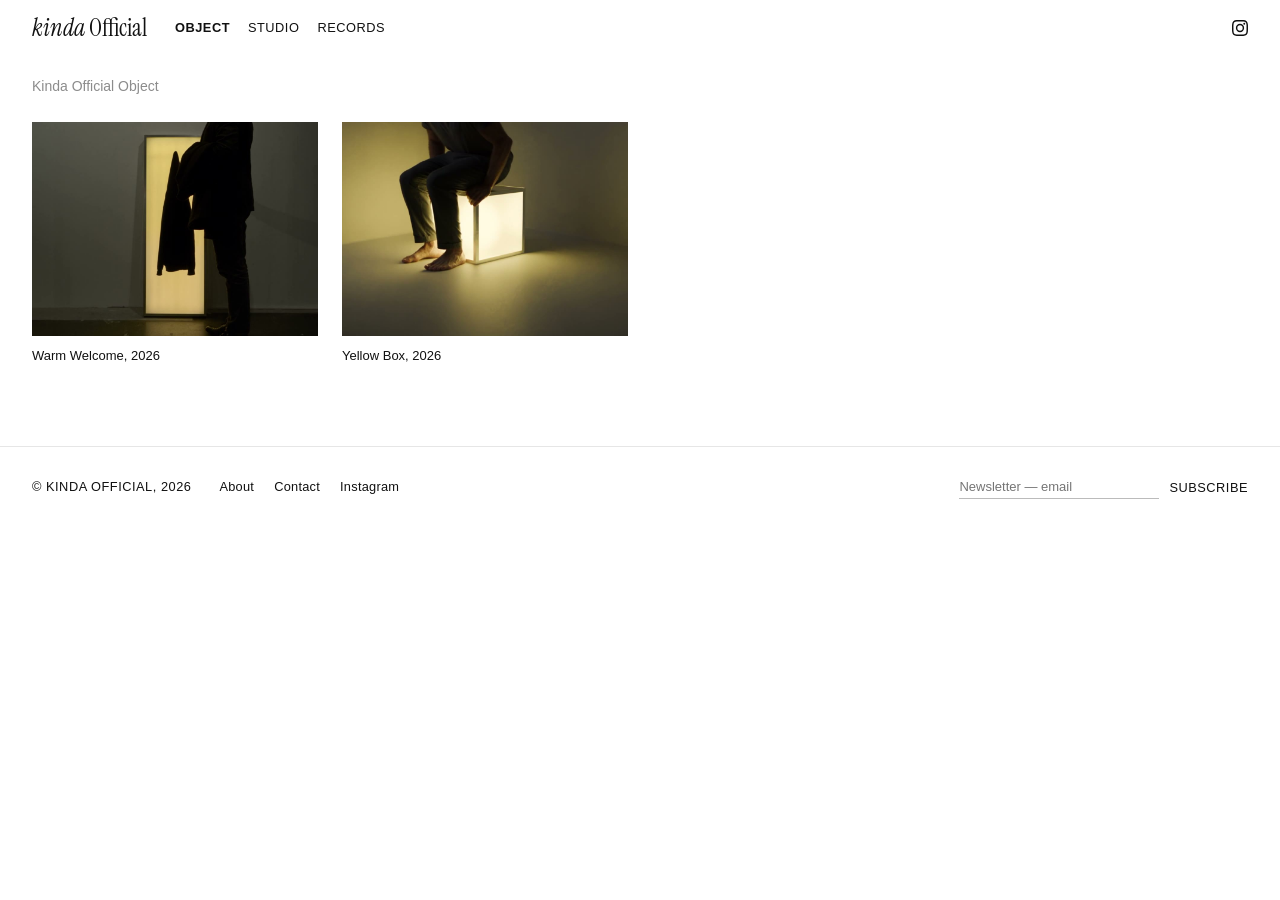
==== object/index.html @ 525a510a "Studio: reframe the text around people, space and furniture Co-Authored-By: Claude Opus 5.5 <noreply" ====
<!doctype html>
<html lang="en" data-lang="en">
<head>
<meta charset="utf-8">
<meta name="viewport" content="width=device-width, initial-scale=1">
<title>Object — Kinda Official</title>
<meta name="description" content="Kinda Official Object.">
<meta property="og:title" content="Object — Kinda Official">
<meta property="og:description" content="Kinda Official Object.">
<meta property="og:image" content="https://kindaofficial.xyz/object/warmwelcome/poster.jpg">
<link rel="icon" href="data:image/svg+xml,%3Csvg xmlns='http://www.w3.org/2000/svg' viewBox='0 0 32 32'%3E%3Crect width='32' height='32' fill='%2300ff00'/%3E%3C/svg%3E">
<script>try{var l=sessionStorage.getItem("site-lang");if(l){document.documentElement.setAttribute("data-lang",l);document.documentElement.lang=l}}catch(e){}</script>
<link rel="preconnect" href="https://fonts.googleapis.com">
<link rel="preconnect" href="https://fonts.gstatic.com" crossorigin>
<link href="https://fonts.googleapis.com/css2?family=Instrument+Serif:ital@0;1&display=swap" rel="stylesheet">
<link rel="stylesheet" href="../assets/css/site.css?v=202610211220">
</head>
<body>
<header class="masthead">
  <a class="logo" href="../" aria-label="Kinda Official, home"><i>kinda</i> Official</a>
  <nav class="nav" aria-label="Main"><a href="../object/" aria-current="page"><span class="en">Object</span><span class="ko" lang="ko">오브젝트</span></a><a href="../studio/"><span class="en">Studio</span><span class="ko" lang="ko">스튜디오</span></a><a href="../records/"><span class="en">Records</span><span class="ko" lang="ko">기록</span></a></nav>
  <div class="social"><a href="https://instagram.com/kindaofficial_official" target="_blank" rel="noopener" aria-label="Instagram"><svg viewBox="0 0 24 24" aria-hidden="true"><path d="M12 2.2c3.2 0 3.6 0 4.8.1 3.3.1 4.8 1.7 4.9 4.9.1 1.3.1 1.6.1 4.8s0 3.6-.1 4.8c-.1 3.2-1.7 4.8-4.9 4.9-1.3.1-1.6.1-4.8.1s-3.6 0-4.8-.1c-3.3-.1-4.8-1.7-4.9-4.9C2.2 15.6 2.2 15.2 2.2 12s0-3.6.1-4.8C2.4 3.9 3.9 2.4 7.2 2.3 8.4 2.2 8.8 2.2 12 2.2zM12 0C8.7 0 8.3 0 7.1.1 2.7.3.3 2.7.1 7.1 0 8.3 0 8.7 0 12s0 3.7.1 4.9c.2 4.4 2.6 6.8 7 7 1.2.1 1.6.1 4.9.1s3.7 0 4.9-.1c4.4-.2 6.8-2.6 7-7 .1-1.2.1-1.6.1-4.9s0-3.7-.1-4.9c-.2-4.4-2.6-6.8-7-7C15.7 0 15.3 0 12 0zm0 5.8a6.2 6.2 0 1 0 0 12.4 6.2 6.2 0 0 0 0-12.4zM12 16a4 4 0 1 1 0-8 4 4 0 0 1 0 8zm6.4-11.8a1.4 1.4 0 1 0 0 2.9 1.4 1.4 0 0 0 0-2.9z"/></svg></a></div>
</header>
<main>
<p class="intro">Kinda Official Object</p>
<section class="grid">
  <a class="item" href="warmwelcome/" data-video="warmwelcome/warmwelcome.mp4">
    <div class="thumb"><img src="warmwelcome/poster.jpg" alt="Warm Welcome: a tall light-box coat stand by a wall; a coat hung on it becomes a dark silhouette against warm light." loading="lazy"></div>
    <div class="cap">Warm Welcome, 2026</div>
  </a>
  <a class="item" href="yellowbox/" data-video="yellowbox/yellowbox1.mp4">
    <div class="thumb"><img src="yellowbox/poster.jpg" alt="Yellow Box: a cube seat that glows warm yellow while someone sits on it." loading="lazy"></div>
    <div class="cap">Yellow Box, 2026</div>
  </a>
</section>
</main>
<footer class="footer">
  <span class="copy">© Kinda Official, <span data-year>2026</span></span>
  <ul>
    <li><a href="../studio/"><span class="en">About</span><span class="ko" lang="ko">소개</span></a></li>
    <li><a href="mailto:hello@kindaofficial.com"><span class="en">Contact</span><span class="ko" lang="ko">문의</span></a></li>
    <li><a href="https://instagram.com/kindaofficial_official" target="_blank" rel="noopener">Instagram</a></li>
  </ul>
  <div class="signup">
    <!-- To connect a newsletter service, set the form's action/method to its signup endpoint
         (e.g. Buttondown: action="https://buttondown.com/api/emails/embed-subscribe/USERNAME" method="post"). -->
    <form>
      <input name="email" type="email" placeholder="Newsletter — email" data-ph-en="Newsletter — email" data-ph-ko="뉴스레터 — 이메일" aria-label="Email for newsletter" required autocomplete="email">
      <button type="submit"><span class="en">Subscribe</span><span class="ko" lang="ko">구독</span></button>
    </form>
    <p class="result" role="status"><span class="en">Thank you.</span><span class="ko" lang="ko">감사합니다.</span></p>
  </div>
</footer>
<div class="lang-toast" aria-live="polite"></div>
<script src="../assets/js/site.js?v=202610211220"></script>
</body>
</html>
---- assets/css/site.css ----
/* Kinda Official — plain type, white pages, the work does the talking. */
:root {
  --bg: #fff;
  --ink: #111;
  --muted: #8c8c8c;
  --rule: #e6e6e6;
  --sans: "Helvetica Neue", Helvetica, Arial, "Apple SD Gothic Neo", "Noto Sans KR", sans-serif;
  --gutter: clamp(16px, 2.6vw, 32px);
  --bar: 56px;
}

* { box-sizing: border-box; }
html { -webkit-text-size-adjust: 100%; }
body { margin: 0; background: var(--bg); color: var(--ink); font: 400 14px/1.55 var(--sans); -webkit-font-smoothing: antialiased; }
img, iframe, video { display: block; max-width: 100%; }
a { color: inherit; text-decoration: none; }
a:hover { opacity: .55; }
::selection { background: var(--ink); color: var(--bg); }
.muted { color: var(--muted); }

/* ---------- header ---------- */
.masthead {
  height: var(--bar); padding: 0 var(--gutter);
  display: flex; align-items: center; gap: 28px;
  font-size: 12.8px; letter-spacing: .04em; text-transform: uppercase;
}
.logo { white-space: nowrap; font: 400 24px/1 "Instrument Serif", "Times New Roman", serif; letter-spacing: 0; text-transform: none; }
.logo i { font-style: italic; }
.nav { display: flex; gap: 18px; flex-wrap: wrap; }
.nav a[aria-current="page"] { font-weight: 700; }
.social { margin-left: auto; display: flex; gap: 16px; }
.social svg { width: 16px; height: 16px; display: block; fill: currentColor; }
@media (max-width: 560px) {
  .masthead { height: auto; padding-top: 14px; padding-bottom: 14px; flex-wrap: wrap; gap: 8px 18px; }
  .logo { flex-basis: 100%; }
  .social { margin-left: auto; }
}

/* home: one image fills the screen, header sits on top in white */
.home body, body.home { background: #000; }
body.home .masthead { position: fixed; top: 0; left: 0; right: 0; z-index: 10; color: #fff; }
.cover { position: relative; display: block; height: 100svh; min-height: 480px; overflow: hidden; background: #000; }
.cover img, .cover video { width: 100%; height: 100%; object-fit: cover; }
.cover .cap { position: absolute; left: var(--gutter); bottom: 18px; color: #fff; font-size: 12.8px; letter-spacing: .04em; }
.cover:hover { opacity: 1; }

/* ---------- grid of works ---------- */
.grid { display: grid; grid-template-columns: repeat(4, minmax(0, 1fr)); gap: 40px 24px; padding: 24px var(--gutter) 80px; }
@media (max-width: 1100px) { .grid { grid-template-columns: repeat(3, minmax(0, 1fr)); } }
@media (max-width: 760px) { .grid { grid-template-columns: repeat(2, minmax(0, 1fr)); gap: 32px 16px; } }
.item .thumb { position: relative; aspect-ratio: 4 / 3; background: #f2f2f2; overflow: hidden; }
.item .thumb img, .item .thumb video { position: absolute; inset: 0; width: 100%; height: 100%; object-fit: cover; }
.item .cap { margin-top: 10px; font-size: 13px; }
.item:hover { opacity: 1; }
.item:hover .cap { opacity: .55; }
.intro { margin: 0; padding: 20px var(--gutter) 0; color: var(--muted); }
.empty-note { padding: 24px var(--gutter) 120px; color: var(--muted); }

/* ---------- work page ---------- */
.hero { padding: 0 var(--gutter); }
.hero img, .hero video { width: 100%; aspect-ratio: 16 / 9; object-fit: cover; background: #000; }
.text { display: grid; grid-template-columns: minmax(0, 1fr) minmax(0, 2fr); gap: 24px 48px; padding: 40px var(--gutter); }
@media (max-width: 760px) { .text { grid-template-columns: 1fr; } }
.text h1, .text h2 { font-size: 14px; font-weight: 400; margin: 0; }
.text h1 { font-size: 15px; }
.text .body { max-width: 44em; }
.text .body p { margin: 0 0 1em; }
.text .body a { text-decoration: underline; text-underline-offset: 2px; }
.lead { font-size: clamp(18px, 1.8vw, 22px); line-height: 1.4; }

.facts { width: 100%; border-collapse: collapse; }
.facts th, .facts td { text-align: left; vertical-align: top; padding: 8px 16px 8px 0; border-top: 1px solid var(--rule); font-weight: 400; }
.facts th { width: 11em; color: var(--muted); }
.facts td ul { margin: 0; padding-left: 1.1em; }
@media (max-width: 560px) {
  .facts, .facts tbody, .facts tr, .facts th, .facts td { display: block; width: 100%; }
  .facts th { padding-bottom: 0; }
  .facts td { border-top: 0; padding-top: 2px; }
}

.images { display: grid; grid-template-columns: repeat(2, minmax(0, 1fr)); gap: 24px; padding: 0 var(--gutter) 40px; }
@media (max-width: 760px) { .images { grid-template-columns: 1fr; } }
.images img { width: 100%; aspect-ratio: 16 / 9; object-fit: cover; background: #f2f2f2; }

/* live embed: page scroll wins until the viewer asks to play with it */
.live { position: relative; margin: 0 var(--gutter); height: min(80vh, 820px); background: #000; }
.live iframe { position: absolute; inset: 0; width: 100%; height: 100%; border: 0; pointer-events: none; }
.live.on iframe { pointer-events: auto; }
.live button {
  position: absolute; right: 12px; bottom: 12px; z-index: 1; font: 12.8px var(--sans); letter-spacing: .04em; text-transform: uppercase;
  background: rgba(0, 0, 0, .6); color: #fff; border: 1px solid rgba(255, 255, 255, .5); padding: 8px 12px; cursor: pointer; border-radius: 0;
}
.live-cap { padding: 8px var(--gutter) 0; font-size: 13px; color: var(--muted); }

/* ---------- footer ---------- */
.footer {
  display: flex; flex-wrap: wrap; align-items: center; gap: 12px 28px;
  padding: 28px var(--gutter) 32px; font-size: 12.8px; letter-spacing: .02em; border-top: 1px solid var(--rule);
}
.footer .copy { text-transform: uppercase; letter-spacing: .04em; }
.footer ul { list-style: none; margin: 0; padding: 0; display: flex; gap: 20px; flex-wrap: wrap; }
.signup { margin-left: auto; }
.signup form { display: flex; align-items: center; gap: 10px; }
.signup input { font: 13px var(--sans); border: 0; border-bottom: 1px solid #bbb; padding: 4px 0; width: 200px; background: transparent; color: var(--ink); border-radius: 0; }
.signup input:focus { outline: none; border-color: var(--ink); }
.signup button { font: 12.8px var(--sans); letter-spacing: .04em; text-transform: uppercase; background: none; border: 0; padding: 0; cursor: pointer; color: var(--ink); }
.signup .result { display: none; margin: 0; }
.signup.done form { display: none; }
.signup.done .result { display: block; }
@media (max-width: 760px) { .signup { margin-left: 0; flex-basis: 100%; } }

/* ---------- 404 ---------- */
.void { min-height: 60vh; padding: 80px var(--gutter); }
.void h1 { font-size: 15px; font-weight: 400; margin: 0 0 12px; }

/* home: everything on one screen, no scroll — the footer sits on the image too */
body.home { height: 100svh; overflow: hidden; }
body.home .footer {
  position: fixed; left: 0; right: 0; bottom: 0; z-index: 10;
  color: #fff; border-top: 0; background: linear-gradient(to top, rgba(0, 0, 0, .45), transparent);
}
body.home .signup input { color: #fff; border-color: rgba(255, 255, 255, .5); }
body.home .signup input::placeholder { color: rgba(255, 255, 255, .6); }
body.home .signup input:focus { border-color: #fff; }
body.home .signup button { color: #fff; }
body.home .cover .cap { bottom: 72px; }
@media (max-width: 760px) {
  body.home .footer { padding-top: 16px; padding-bottom: 18px; gap: 8px 20px; }
  body.home .cover .cap { bottom: 150px; }
}

/* ---------- language: press L ---------- */
html[data-lang="en"] .ko, html[data-lang="ko"] .en { display: none !important; }
html[data-lang="ko"] body { word-break: keep-all; }
.lang-toast {
  position: fixed; left: 50%; top: 50%; z-index: 50; transform: translate(-50%, -50%);
  padding: 8px 14px; background: rgba(0, 0, 0, .75); color: #fff;
  font-size: 12.8px; letter-spacing: .04em; text-transform: uppercase;
  opacity: 0; pointer-events: none; transition: opacity .25s;
}
.lang-toast.on { opacity: 1; }
.hero.more { margin-bottom: 40px; }
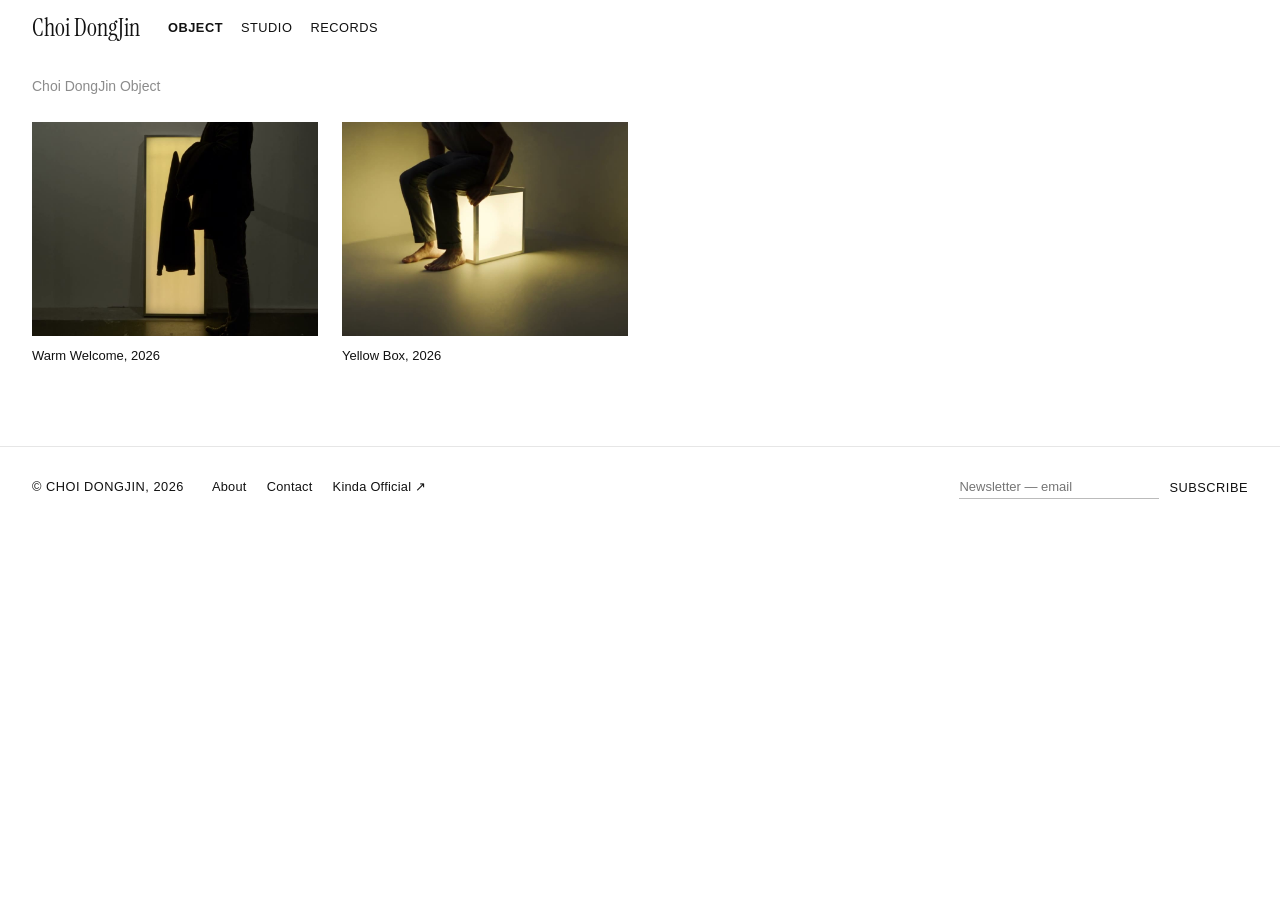
==== commit d8dc20d7: "Rebrand as Choi DongJin for cdj.kr Name, titles and footer become Choi DongJin; Studio text rewritte" ====
--- a/object/index.html
+++ b/object/index.html
@@ -3,26 +3,26 @@
 <head>
 <meta charset="utf-8">
 <meta name="viewport" content="width=device-width, initial-scale=1">
-<title>Object — Kinda Official</title>
-<meta name="description" content="Kinda Official Object.">
-<meta property="og:title" content="Object — Kinda Official">
-<meta property="og:description" content="Kinda Official Object.">
-<meta property="og:image" content="https://kindaofficial.xyz/object/warmwelcome/poster.jpg">
+<title>Object — Choi DongJin</title>
+<meta name="description" content="Furniture by Choi DongJin.">
+<meta property="og:title" content="Object — Choi DongJin">
+<meta property="og:description" content="Furniture by Choi DongJin.">
+<meta property="og:image" content="https://cdj.kr/object/warmwelcome/poster.jpg">
+<meta property="og:url" content="https://cdj.kr/object/">
 <link rel="icon" href="data:image/svg+xml,%3Csvg xmlns='http://www.w3.org/2000/svg' viewBox='0 0 32 32'%3E%3Crect width='32' height='32' fill='%2300ff00'/%3E%3C/svg%3E">
 <script>try{var l=sessionStorage.getItem("site-lang");if(l){document.documentElement.setAttribute("data-lang",l);document.documentElement.lang=l}}catch(e){}</script>
 <link rel="preconnect" href="https://fonts.googleapis.com">
 <link rel="preconnect" href="https://fonts.gstatic.com" crossorigin>
 <link href="https://fonts.googleapis.com/css2?family=Instrument+Serif:ital@0;1&display=swap" rel="stylesheet">
-<link rel="stylesheet" href="../assets/css/site.css?v=202610211220">
+<link rel="stylesheet" href="../assets/css/site.css?v=202610221346">
 </head>
 <body>
 <header class="masthead">
-  <a class="logo" href="../" aria-label="Kinda Official, home"><i>kinda</i> Official</a>
+  <a class="logo" href="../" aria-label="Choi DongJin, home">Choi DongJin</a>
   <nav class="nav" aria-label="Main"><a href="../object/" aria-current="page"><span class="en">Object</span><span class="ko" lang="ko">오브젝트</span></a><a href="../studio/"><span class="en">Studio</span><span class="ko" lang="ko">스튜디오</span></a><a href="../records/"><span class="en">Records</span><span class="ko" lang="ko">기록</span></a></nav>
-  <div class="social"><a href="https://instagram.com/kindaofficial_official" target="_blank" rel="noopener" aria-label="Instagram"><svg viewBox="0 0 24 24" aria-hidden="true"><path d="M12 2.2c3.2 0 3.6 0 4.8.1 3.3.1 4.8 1.7 4.9 4.9.1 1.3.1 1.6.1 4.8s0 3.6-.1 4.8c-.1 3.2-1.7 4.8-4.9 4.9-1.3.1-1.6.1-4.8.1s-3.6 0-4.8-.1c-3.3-.1-4.8-1.7-4.9-4.9C2.2 15.6 2.2 15.2 2.2 12s0-3.6.1-4.8C2.4 3.9 3.9 2.4 7.2 2.3 8.4 2.2 8.8 2.2 12 2.2zM12 0C8.7 0 8.3 0 7.1.1 2.7.3.3 2.7.1 7.1 0 8.3 0 8.7 0 12s0 3.7.1 4.9c.2 4.4 2.6 6.8 7 7 1.2.1 1.6.1 4.9.1s3.7 0 4.9-.1c4.4-.2 6.8-2.6 7-7 .1-1.2.1-1.6.1-4.9s0-3.7-.1-4.9c-.2-4.4-2.6-6.8-7-7C15.7 0 15.3 0 12 0zm0 5.8a6.2 6.2 0 1 0 0 12.4 6.2 6.2 0 0 0 0-12.4zM12 16a4 4 0 1 1 0-8 4 4 0 0 1 0 8zm6.4-11.8a1.4 1.4 0 1 0 0 2.9 1.4 1.4 0 0 0 0-2.9z"/></svg></a></div>
 </header>
 <main>
-<p class="intro">Kinda Official Object</p>
+<p class="intro">Choi DongJin Object</p>
 <section class="grid">
   <a class="item" href="warmwelcome/" data-video="warmwelcome/warmwelcome.mp4">
     <div class="thumb"><img src="warmwelcome/poster.jpg" alt="Warm Welcome: a tall light-box coat stand by a wall; a coat hung on it becomes a dark silhouette against warm light." loading="lazy"></div>
@@ -35,11 +35,11 @@
 </section>
 </main>
 <footer class="footer">
-  <span class="copy">© Kinda Official, <span data-year>2026</span></span>
+  <span class="copy">© Choi DongJin, <span data-year>2026</span></span>
   <ul>
     <li><a href="../studio/"><span class="en">About</span><span class="ko" lang="ko">소개</span></a></li>
-    <li><a href="mailto:hello@kindaofficial.com"><span class="en">Contact</span><span class="ko" lang="ko">문의</span></a></li>
-    <li><a href="https://instagram.com/kindaofficial_official" target="_blank" rel="noopener">Instagram</a></li>
+    <li><a href="mailto:hello@cdj.kr"><span class="en">Contact</span><span class="ko" lang="ko">문의</span></a></li>
+    <li><a href="https://kindaofficial.xyz" target="_blank" rel="noopener">Kinda Official ↗</a></li>
   </ul>
   <div class="signup">
     <!-- To connect a newsletter service, set the form's action/method to its signup endpoint
@@ -52,6 +52,6 @@
   </div>
 </footer>
 <div class="lang-toast" aria-live="polite"></div>
-<script src="../assets/js/site.js?v=202610211220"></script>
+<script src="../assets/js/site.js?v=202610221346"></script>
 </body>
 </html>
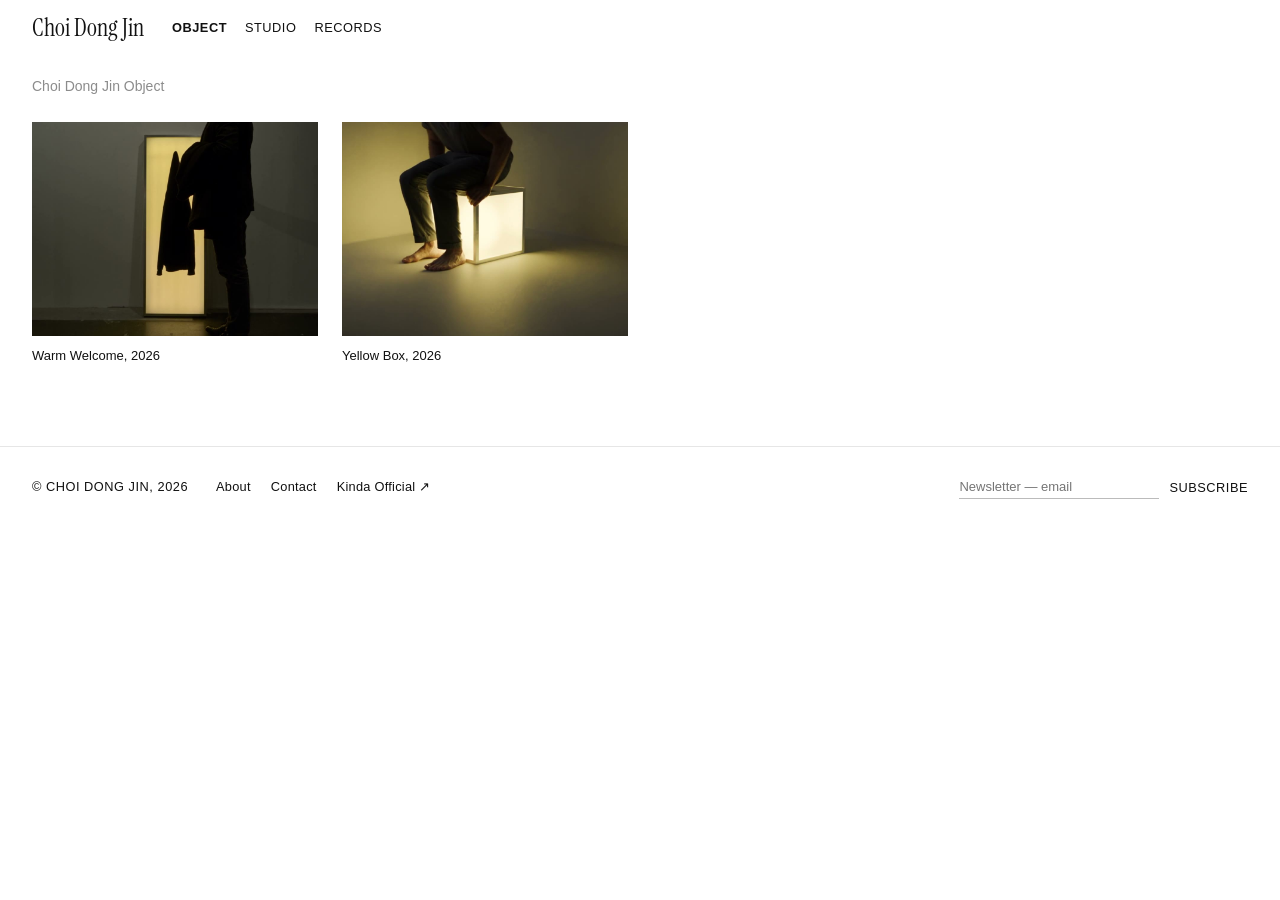
==== commit feed128b: "Write the brand as Choi Dong Jin Co-Authored-By: Claude Opus 5.5 <noreply@anthropic.com>" ====
--- a/object/index.html
+++ b/object/index.html
@@ -3,10 +3,10 @@
 <head>
 <meta charset="utf-8">
 <meta name="viewport" content="width=device-width, initial-scale=1">
-<title>Object — Choi DongJin</title>
-<meta name="description" content="Furniture by Choi DongJin.">
-<meta property="og:title" content="Object — Choi DongJin">
-<meta property="og:description" content="Furniture by Choi DongJin.">
+<title>Object — Choi Dong Jin</title>
+<meta name="description" content="Furniture by Choi Dong Jin.">
+<meta property="og:title" content="Object — Choi Dong Jin">
+<meta property="og:description" content="Furniture by Choi Dong Jin.">
 <meta property="og:image" content="https://cdj.kr/object/warmwelcome/poster.jpg">
 <meta property="og:url" content="https://cdj.kr/object/">
 <link rel="icon" href="data:image/svg+xml,%3Csvg xmlns='http://www.w3.org/2000/svg' viewBox='0 0 32 32'%3E%3Crect width='32' height='32' fill='%2300ff00'/%3E%3C/svg%3E">
@@ -14,15 +14,15 @@
 <link rel="preconnect" href="https://fonts.googleapis.com">
 <link rel="preconnect" href="https://fonts.gstatic.com" crossorigin>
 <link href="https://fonts.googleapis.com/css2?family=Instrument+Serif:ital@0;1&display=swap" rel="stylesheet">
-<link rel="stylesheet" href="../assets/css/site.css?v=202610221346">
+<link rel="stylesheet" href="../assets/css/site.css?v=202610221351">
 </head>
 <body>
 <header class="masthead">
-  <a class="logo" href="../" aria-label="Choi DongJin, home">Choi DongJin</a>
+  <a class="logo" href="../" aria-label="Choi Dong Jin, home">Choi Dong Jin</a>
   <nav class="nav" aria-label="Main"><a href="../object/" aria-current="page"><span class="en">Object</span><span class="ko" lang="ko">오브젝트</span></a><a href="../studio/"><span class="en">Studio</span><span class="ko" lang="ko">스튜디오</span></a><a href="../records/"><span class="en">Records</span><span class="ko" lang="ko">기록</span></a></nav>
 </header>
 <main>
-<p class="intro">Choi DongJin Object</p>
+<p class="intro">Choi Dong Jin Object</p>
 <section class="grid">
   <a class="item" href="warmwelcome/" data-video="warmwelcome/warmwelcome.mp4">
     <div class="thumb"><img src="warmwelcome/poster.jpg" alt="Warm Welcome: a tall light-box coat stand by a wall; a coat hung on it becomes a dark silhouette against warm light." loading="lazy"></div>
@@ -35,7 +35,7 @@
 </section>
 </main>
 <footer class="footer">
-  <span class="copy">© Choi DongJin, <span data-year>2026</span></span>
+  <span class="copy">© Choi Dong Jin, <span data-year>2026</span></span>
   <ul>
     <li><a href="../studio/"><span class="en">About</span><span class="ko" lang="ko">소개</span></a></li>
     <li><a href="mailto:hello@cdj.kr"><span class="en">Contact</span><span class="ko" lang="ko">문의</span></a></li>
@@ -52,6 +52,6 @@
   </div>
 </footer>
 <div class="lang-toast" aria-live="polite"></div>
-<script src="../assets/js/site.js?v=202610221346"></script>
+<script src="../assets/js/site.js?v=202610221351"></script>
 </body>
 </html>
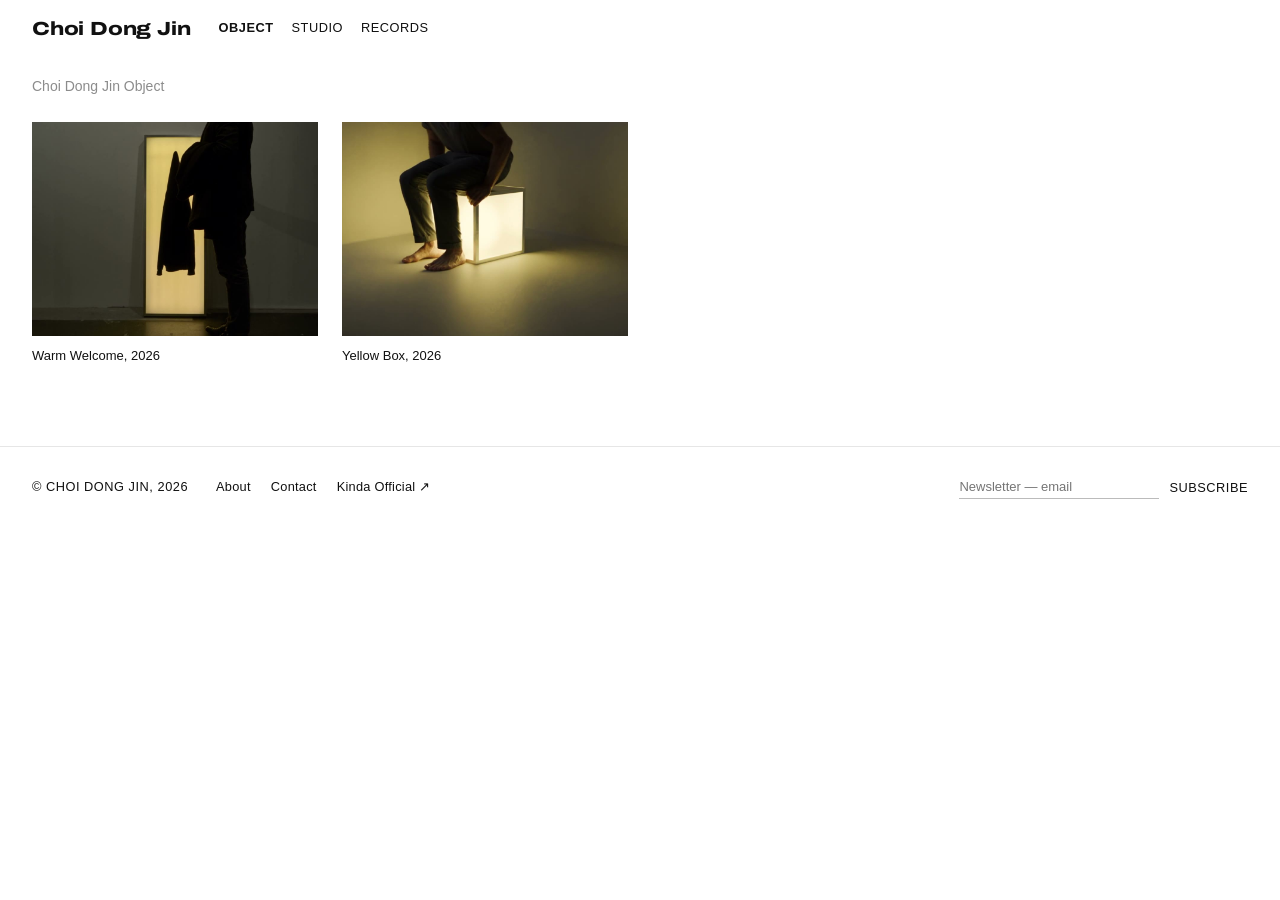
==== commit 152d2086: "Logo in Archivo Expanded Extra Bold Co-Authored-By: Claude Opus 5.5 <noreply@anthropic.com>" ====
--- a/object/index.html
+++ b/object/index.html
@@ -13,8 +13,8 @@
 <script>try{var l=sessionStorage.getItem("site-lang");if(l){document.documentElement.setAttribute("data-lang",l);document.documentElement.lang=l}}catch(e){}</script>
 <link rel="preconnect" href="https://fonts.googleapis.com">
 <link rel="preconnect" href="https://fonts.gstatic.com" crossorigin>
-<link href="https://fonts.googleapis.com/css2?family=Instrument+Serif:ital@0;1&display=swap" rel="stylesheet">
-<link rel="stylesheet" href="../assets/css/site.css?v=202610221351">
+<link href="https://fonts.googleapis.com/css2?family=Archivo:wdth,wght@125,800&display=swap" rel="stylesheet">
+<link rel="stylesheet" href="../assets/css/site.css?v=202610221354">
 </head>
 <body>
 <header class="masthead">
@@ -52,6 +52,6 @@
   </div>
 </footer>
 <div class="lang-toast" aria-live="polite"></div>
-<script src="../assets/js/site.js?v=202610221351"></script>
+<script src="../assets/js/site.js?v=202610221354"></script>
 </body>
 </html>
--- a/assets/css/site.css
+++ b/assets/css/site.css
@@ -24,7 +24,7 @@
   display: flex; align-items: center; gap: 28px;
   font-size: 12.8px; letter-spacing: .04em; text-transform: uppercase;
 }
-.logo { white-space: nowrap; font: 400 24px/1 "Instrument Serif", "Times New Roman", serif; letter-spacing: 0; text-transform: none; }
+.logo { white-space: nowrap; font: 800 19px/1 "Archivo", "Helvetica Neue", Arial, sans-serif; font-stretch: 125%; letter-spacing: -.01em; text-transform: none; }
 .logo i { font-style: italic; }
 .nav { display: flex; gap: 18px; flex-wrap: wrap; }
 .nav a[aria-current="page"] { font-weight: 700; }
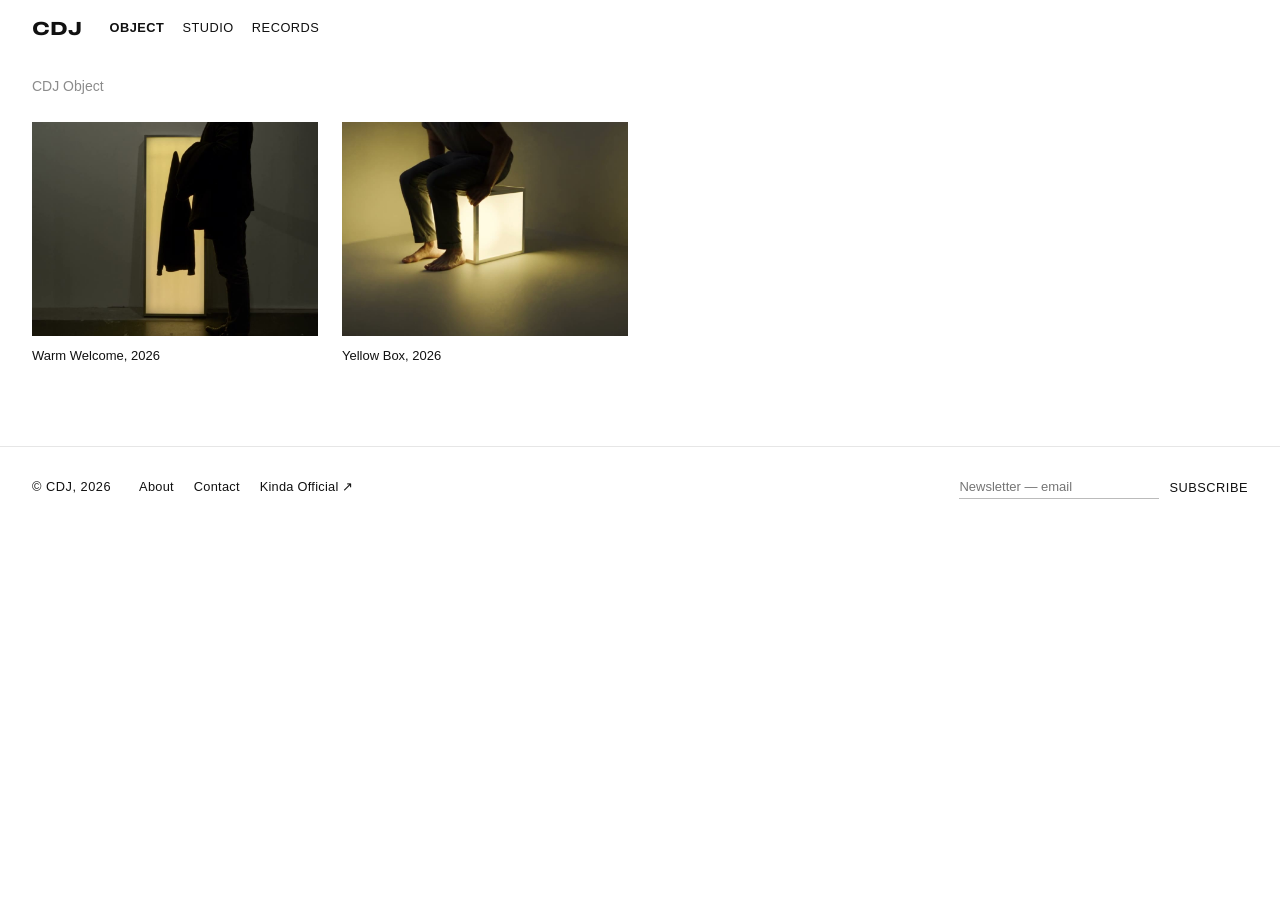
==== commit 3d67f498: "Brand as CDJ; Kinda Official line without 'solo' Co-Authored-By: Claude Opus 5.5 <noreply@anthropic." ====
--- a/object/index.html
+++ b/object/index.html
@@ -3,10 +3,10 @@
 <head>
 <meta charset="utf-8">
 <meta name="viewport" content="width=device-width, initial-scale=1">
-<title>Object — Choi Dong Jin</title>
-<meta name="description" content="Furniture by Choi Dong Jin.">
-<meta property="og:title" content="Object — Choi Dong Jin">
-<meta property="og:description" content="Furniture by Choi Dong Jin.">
+<title>Object — CDJ</title>
+<meta name="description" content="Furniture by CDJ.">
+<meta property="og:title" content="Object — CDJ">
+<meta property="og:description" content="Furniture by CDJ.">
 <meta property="og:image" content="https://cdj.kr/object/warmwelcome/poster.jpg">
 <meta property="og:url" content="https://cdj.kr/object/">
 <link rel="icon" href="data:image/svg+xml,%3Csvg xmlns='http://www.w3.org/2000/svg' viewBox='0 0 32 32'%3E%3Crect width='32' height='32' fill='%2300ff00'/%3E%3C/svg%3E">
@@ -14,15 +14,15 @@
 <link rel="preconnect" href="https://fonts.googleapis.com">
 <link rel="preconnect" href="https://fonts.gstatic.com" crossorigin>
 <link href="https://fonts.googleapis.com/css2?family=Archivo:wdth,wght@125,800&display=swap" rel="stylesheet">
-<link rel="stylesheet" href="../assets/css/site.css?v=202610221354">
+<link rel="stylesheet" href="../assets/css/site.css?v=202610221400">
 </head>
 <body>
 <header class="masthead">
-  <a class="logo" href="../" aria-label="Choi Dong Jin, home">Choi Dong Jin</a>
+  <a class="logo" href="../" aria-label="CDJ, home">CDJ</a>
   <nav class="nav" aria-label="Main"><a href="../object/" aria-current="page"><span class="en">Object</span><span class="ko" lang="ko">오브젝트</span></a><a href="../studio/"><span class="en">Studio</span><span class="ko" lang="ko">스튜디오</span></a><a href="../records/"><span class="en">Records</span><span class="ko" lang="ko">기록</span></a></nav>
 </header>
 <main>
-<p class="intro">Choi Dong Jin Object</p>
+<p class="intro">CDJ Object</p>
 <section class="grid">
   <a class="item" href="warmwelcome/" data-video="warmwelcome/warmwelcome.mp4">
     <div class="thumb"><img src="warmwelcome/poster.jpg" alt="Warm Welcome: a tall light-box coat stand by a wall; a coat hung on it becomes a dark silhouette against warm light." loading="lazy"></div>
@@ -35,7 +35,7 @@
 </section>
 </main>
 <footer class="footer">
-  <span class="copy">© Choi Dong Jin, <span data-year>2026</span></span>
+  <span class="copy">© CDJ, <span data-year>2026</span></span>
   <ul>
     <li><a href="../studio/"><span class="en">About</span><span class="ko" lang="ko">소개</span></a></li>
     <li><a href="mailto:hello@cdj.kr"><span class="en">Contact</span><span class="ko" lang="ko">문의</span></a></li>
@@ -52,6 +52,6 @@
   </div>
 </footer>
 <div class="lang-toast" aria-live="polite"></div>
-<script src="../assets/js/site.js?v=202610221354"></script>
+<script src="../assets/js/site.js?v=202610221400"></script>
 </body>
 </html>
